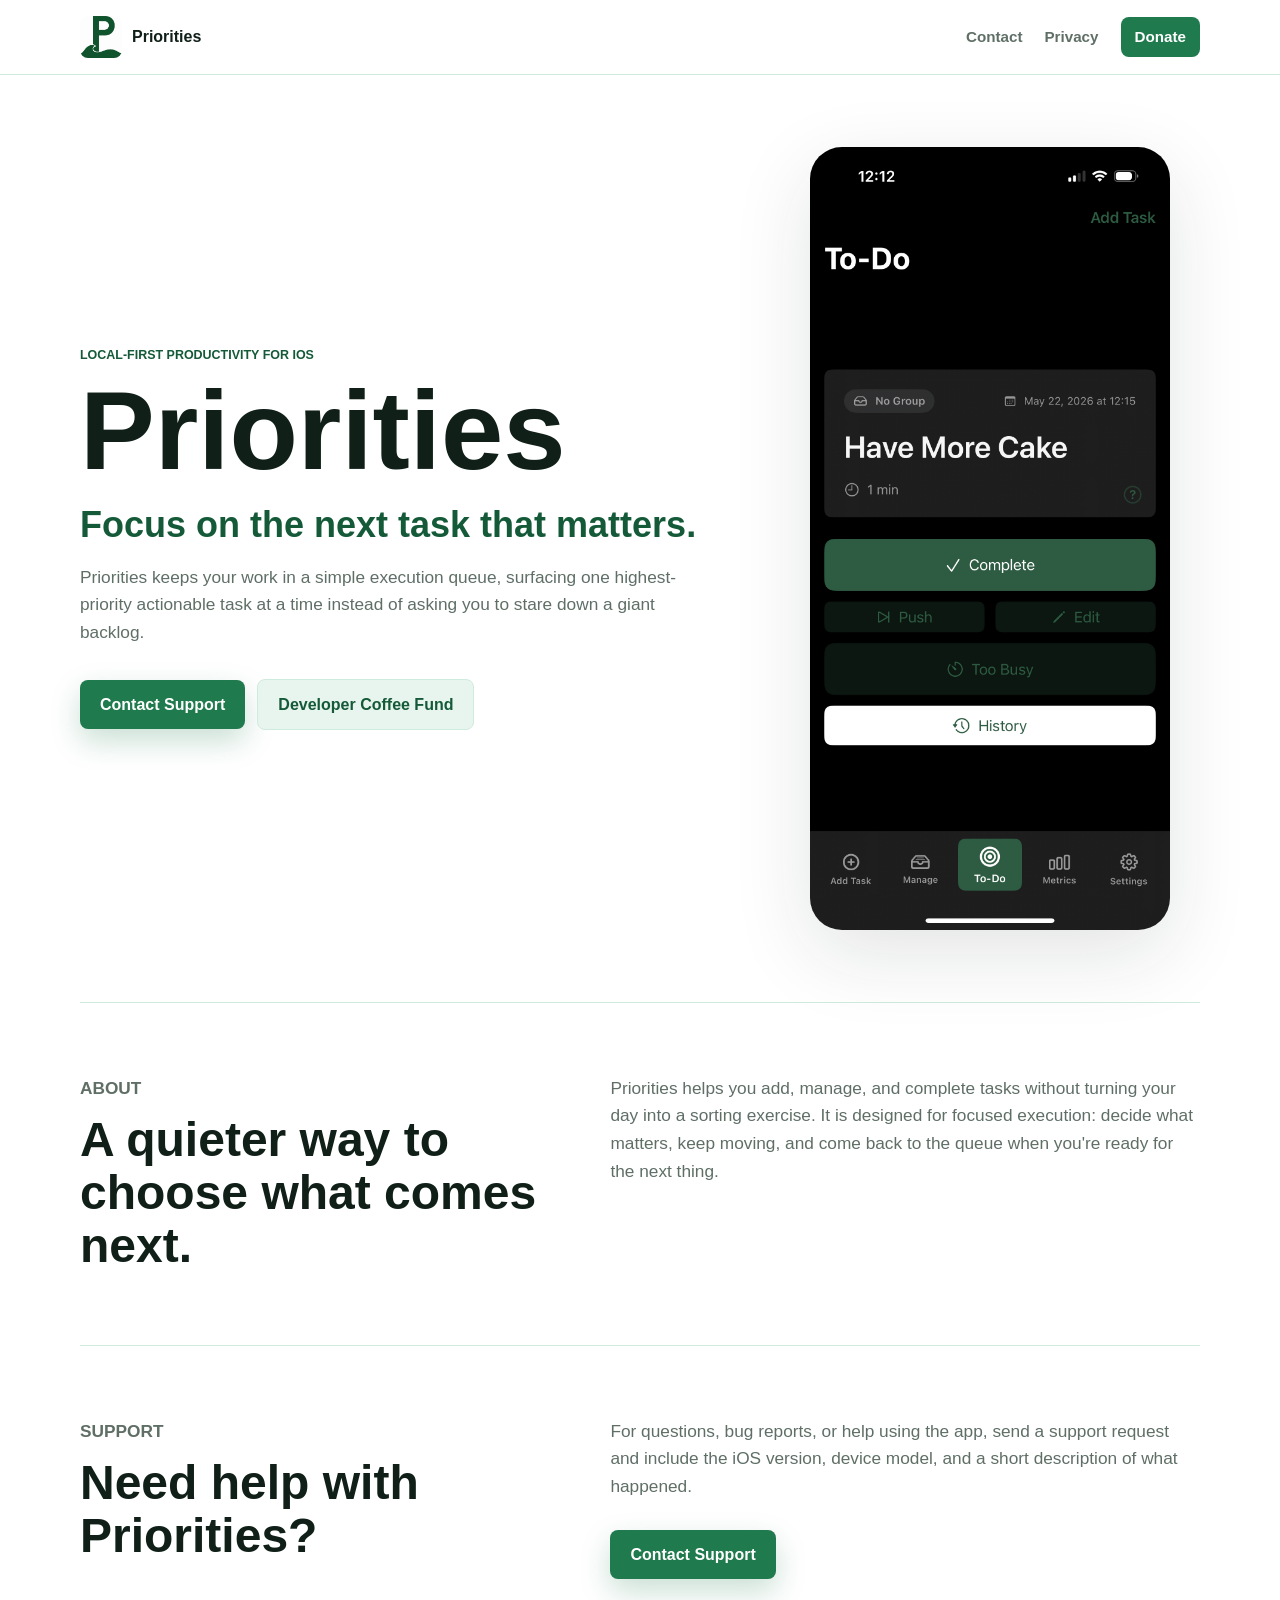
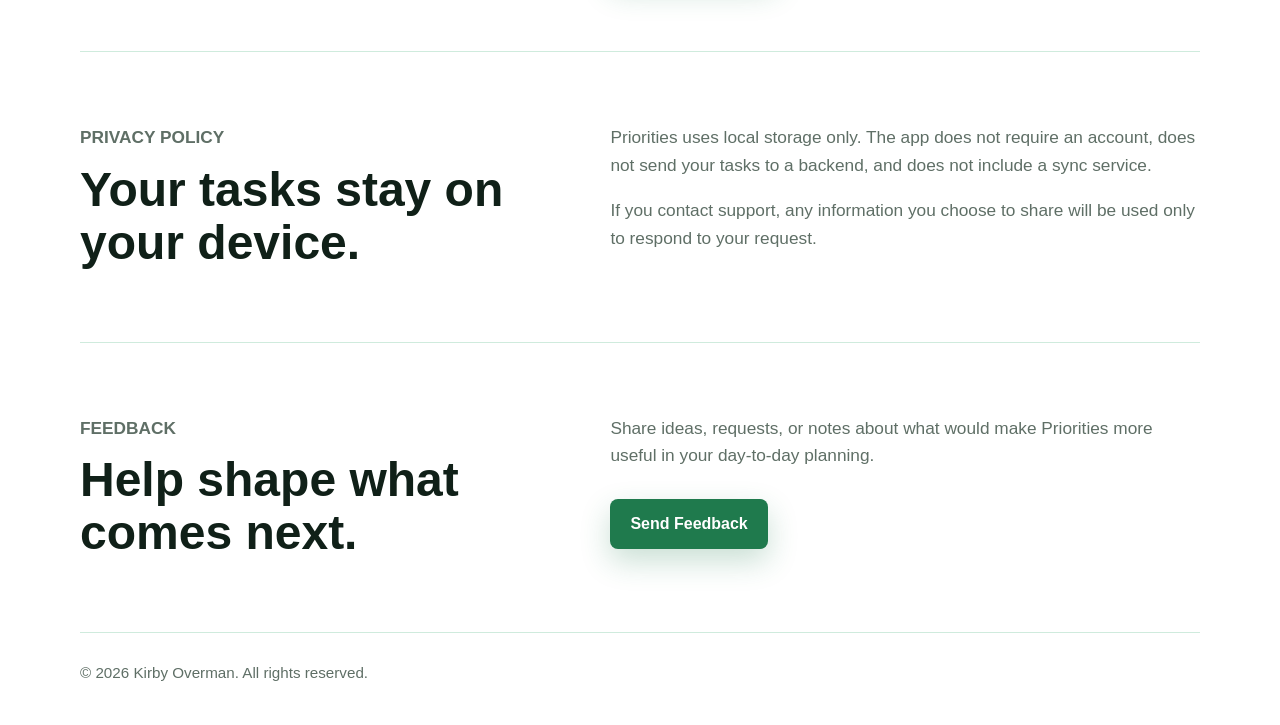
==== index.html @ feb59041 "Release version 1.0.2" ====
<!DOCTYPE html>
<html lang="en">
  <head>
    <meta charset="utf-8">
    <meta name="viewport" content="width=device-width, initial-scale=1">
    <meta
      name="description"
      content="Priorities is a local-first iOS app that helps you focus on the next task that matters."
    >
    <title>Priorities</title>
    <link rel="icon" type="image/png" href="assets/priorities-logo.png">
    <link rel="apple-touch-icon" href="assets/priorities-logo.png">
    <link rel="stylesheet" href="styles.css">
  </head>
  <body>
    <header class="site-header">
      <nav class="nav" aria-label="Main navigation">
        <a class="brand" href="#top" aria-label="Priorities home">
          <img class="brand-mark" src="assets/priorities-logo.png" alt="" aria-hidden="true">
          <span>Priorities</span>
        </a>
        <div class="nav-links">
          <a href="#support">Contact</a>
          <a href="#privacy">Privacy</a>
          <a class="nav-button" href="https://ko-fi.com/kirbyoverman">Donate</a>
        </div>
      </nav>
    </header>

    <main id="top">
      <section class="hero" aria-labelledby="hero-title">
        <div class="hero-content">
          <p class="eyebrow">Local-first productivity for iOS</p>
          <h1 id="hero-title">Priorities</h1>
          <p class="tagline">Focus on the next task that matters.</p>
          <p class="description">
            Priorities keeps your work in a simple execution queue, surfacing one
            highest-priority actionable task at a time instead of asking you to
            stare down a giant backlog.
          </p>
          <div class="hero-actions">
            <a href="mailto:priorities.support@gmail.com" class="button">Contact Support</a>
            <a href="https://ko-fi.com/kirbyoverman" class="button button-secondary">Developer Coffee Fund</a>
          </div>
        </div>

        <div class="app-preview">
          <img
            class="app-screenshot"
            src="assets/priorities-app-screenshot.jpeg"
            alt="Priorities app To-Do screen showing a task named Have More Cake"
          >
        </div>
      </section>

      <section class="section" aria-labelledby="about-title">
        <div class="section-copy">
          <p class="section-kicker">About</p>
          <h2 id="about-title">A quieter way to choose what comes next.</h2>
        </div>
        <p>
          Priorities helps you add, manage, and complete tasks without turning
          your day into a sorting exercise. It is designed for focused execution:
          decide what matters, keep moving, and come back to the queue when
          you&apos;re ready for the next thing.
        </p>
      </section>

      <section class="section split" id="support" aria-labelledby="support-title">
        <div>
          <p class="section-kicker">Support</p>
          <h2 id="support-title">Need help with Priorities?</h2>
        </div>
        <div>
          <p>
            For questions, bug reports, or help using the app, send a support
            request and include the iOS version, device model, and a short
            description of what happened.
          </p>
          <a href="mailto:priorities.support@gmail.com" class="button">Contact Support</a>
        </div>
      </section>

      <section class="section split" id="privacy" aria-labelledby="privacy-title">
        <div>
          <p class="section-kicker">Privacy Policy</p>
          <h2 id="privacy-title">Your tasks stay on your device.</h2>
        </div>
        <div>
          <p>
            Priorities uses local storage only. The app does not require an
            account, does not send your tasks to a backend, and does not include
            a sync service.
          </p>
          <p>
            If you contact support, any information you choose to share will be
            used only to respond to your request.
          </p>
        </div>
      </section>

      <section class="section split" id="feedback" aria-labelledby="feedback-title">
        <div>
          <p class="section-kicker">Feedback</p>
          <h2 id="feedback-title">Help shape what comes next.</h2>
        </div>
        <div>
          <p>
            Share ideas, requests, or notes about what would make Priorities
            more useful in your day-to-day planning.
          </p>
          <a href="mailto:priorities.support@gmail.com" class="button">Send Feedback</a>
        </div>
      </section>
    </main>

    <footer class="site-footer">
      <p>&copy; 2026 Kirby Overman. All rights reserved.</p>
    </footer>
  </body>
</html>
---- styles.css ----
:root {
  --priority-green: #1F7A4D;
  --priority-green-dark: #145A38;
  --priority-green-light: #E8F5EE;
  --priority-green-soft: #CFEBDD;
  --priority-white: #FFFFFF;
  --priority-black: #102018;
  --priority-gray: #5F6F66;
  --shadow: 0 24px 80px rgba(16, 32, 24, 0.12);
}

* {
  box-sizing: border-box;
}

html {
  scroll-behavior: smooth;
}

body {
  margin: 0;
  color: var(--priority-black);
  background: var(--priority-white);
  font-family: -apple-system, BlinkMacSystemFont, "Segoe UI", Roboto, Helvetica, Arial, sans-serif;
  line-height: 1.6;
}

a {
  color: inherit;
}

.site-header {
  position: sticky;
  top: 0;
  z-index: 10;
  background: rgba(255, 255, 255, 0.9);
  border-bottom: 1px solid var(--priority-green-soft);
  backdrop-filter: blur(18px);
}

.nav {
  display: flex;
  align-items: center;
  justify-content: space-between;
  width: min(1120px, calc(100% - 32px));
  margin: 0 auto;
  padding: 16px 0;
}

.brand {
  display: inline-flex;
  align-items: center;
  gap: 10px;
  color: var(--priority-black);
  font-weight: 700;
  text-decoration: none;
}

.brand-mark {
  width: 42px;
  height: 42px;
  border-radius: 8px;
  object-fit: contain;
}

.nav-links {
  display: flex;
  align-items: center;
  gap: 22px;
  color: var(--priority-gray);
  font-size: 0.95rem;
  font-weight: 600;
}

.nav-links a {
  text-decoration: none;
}

.nav-links a:hover,
.nav-links a:focus-visible {
  color: var(--priority-green-dark);
}

.nav-links .nav-button {
  padding: 8px 14px;
  color: var(--priority-white);
  background: var(--priority-green);
  border-radius: 8px;
}

.nav-links .nav-button:hover,
.nav-links .nav-button:focus-visible {
  color: var(--priority-white);
  background: var(--priority-green-dark);
}

.hero {
  display: grid;
  grid-template-columns: minmax(0, 1fr) minmax(280px, 420px);
  align-items: center;
  gap: 64px;
  width: min(1120px, calc(100% - 32px));
  min-height: calc(100vh - 69px);
  margin: 0 auto;
  padding: 72px 0;
}

.hero-content {
  max-width: 680px;
}

.eyebrow,
.section-kicker {
  margin: 0 0 12px;
  color: var(--priority-green-dark);
  font-size: 0.78rem;
  font-weight: 800;
  letter-spacing: 0;
  text-transform: uppercase;
}

h1,
h2,
p {
  margin-top: 0;
}

h1 {
  margin-bottom: 18px;
  color: var(--priority-black);
  font-size: clamp(3.5rem, 9vw, 7rem);
  line-height: 0.95;
}

h2 {
  margin-bottom: 0;
  font-size: clamp(1.8rem, 4vw, 3rem);
  line-height: 1.1;
}

.tagline {
  margin-bottom: 18px;
  color: var(--priority-green-dark);
  font-size: clamp(1.45rem, 3vw, 2.25rem);
  font-weight: 700;
  line-height: 1.2;
}

.description,
.section p {
  color: var(--priority-gray);
  font-size: 1.08rem;
}

.description {
  max-width: 610px;
  margin-bottom: 32px;
}

.hero-actions {
  display: flex;
  flex-wrap: wrap;
  gap: 12px;
  align-items: center;
}

.button {
  display: inline-flex;
  min-height: 48px;
  align-items: center;
  justify-content: center;
  padding: 12px 20px;
  color: var(--priority-white);
  background: var(--priority-green);
  border-radius: 8px;
  box-shadow: 0 12px 30px rgba(31, 122, 77, 0.24);
  font-weight: 700;
  text-decoration: none;
  transition: background 160ms ease, transform 160ms ease, box-shadow 160ms ease;
}

.button:hover,
.button:focus-visible {
  background: var(--priority-green-dark);
  box-shadow: 0 14px 34px rgba(20, 90, 56, 0.28);
  transform: translateY(-1px);
}

.button-secondary {
  color: var(--priority-green-dark);
  background: var(--priority-green-light);
  border: 1px solid var(--priority-green-soft);
  box-shadow: none;
}

.button-secondary:hover,
.button-secondary:focus-visible {
  color: var(--priority-white);
  background: var(--priority-green-dark);
  border-color: var(--priority-green-dark);
  box-shadow: 0 14px 34px rgba(20, 90, 56, 0.18);
}

.app-preview {
  display: flex;
  justify-content: center;
}

.app-screenshot {
  display: block;
  width: min(100%, 360px);
  height: auto;
  border-radius: 32px;
  box-shadow: var(--shadow);
}

.section {
  display: grid;
  grid-template-columns: 0.9fr 1.1fr;
  gap: 48px;
  width: min(1120px, calc(100% - 32px));
  margin: 0 auto;
  padding: 72px 0;
  border-top: 1px solid var(--priority-green-soft);
}

.split p:last-child {
  margin-bottom: 0;
}

.section .button {
  margin-top: 12px;
}

.site-footer {
  width: min(1120px, calc(100% - 32px));
  margin: 0 auto;
  padding: 28px 0 40px;
  color: var(--priority-gray);
  border-top: 1px solid var(--priority-green-soft);
  font-size: 0.95rem;
}

.site-footer p {
  margin: 0;
}

@media (max-width: 820px) {
  .hero {
    grid-template-columns: 1fr;
    min-height: auto;
    padding: 56px 0;
  }

  .app-preview {
    justify-content: flex-start;
  }

  .app-screenshot {
    max-width: 300px;
  }

  .section {
    grid-template-columns: 1fr;
    gap: 20px;
    padding: 52px 0;
  }
}

@media (max-width: 560px) {
  .nav {
    align-items: flex-start;
    gap: 14px;
    flex-direction: column;
  }

  .nav-links {
    width: 100%;
    justify-content: space-between;
    gap: 10px;
  }

  .hero {
    padding-top: 42px;
  }

  h1 {
    font-size: 3.5rem;
  }

  .hero-actions,
  .button {
    width: 100%;
  }
}
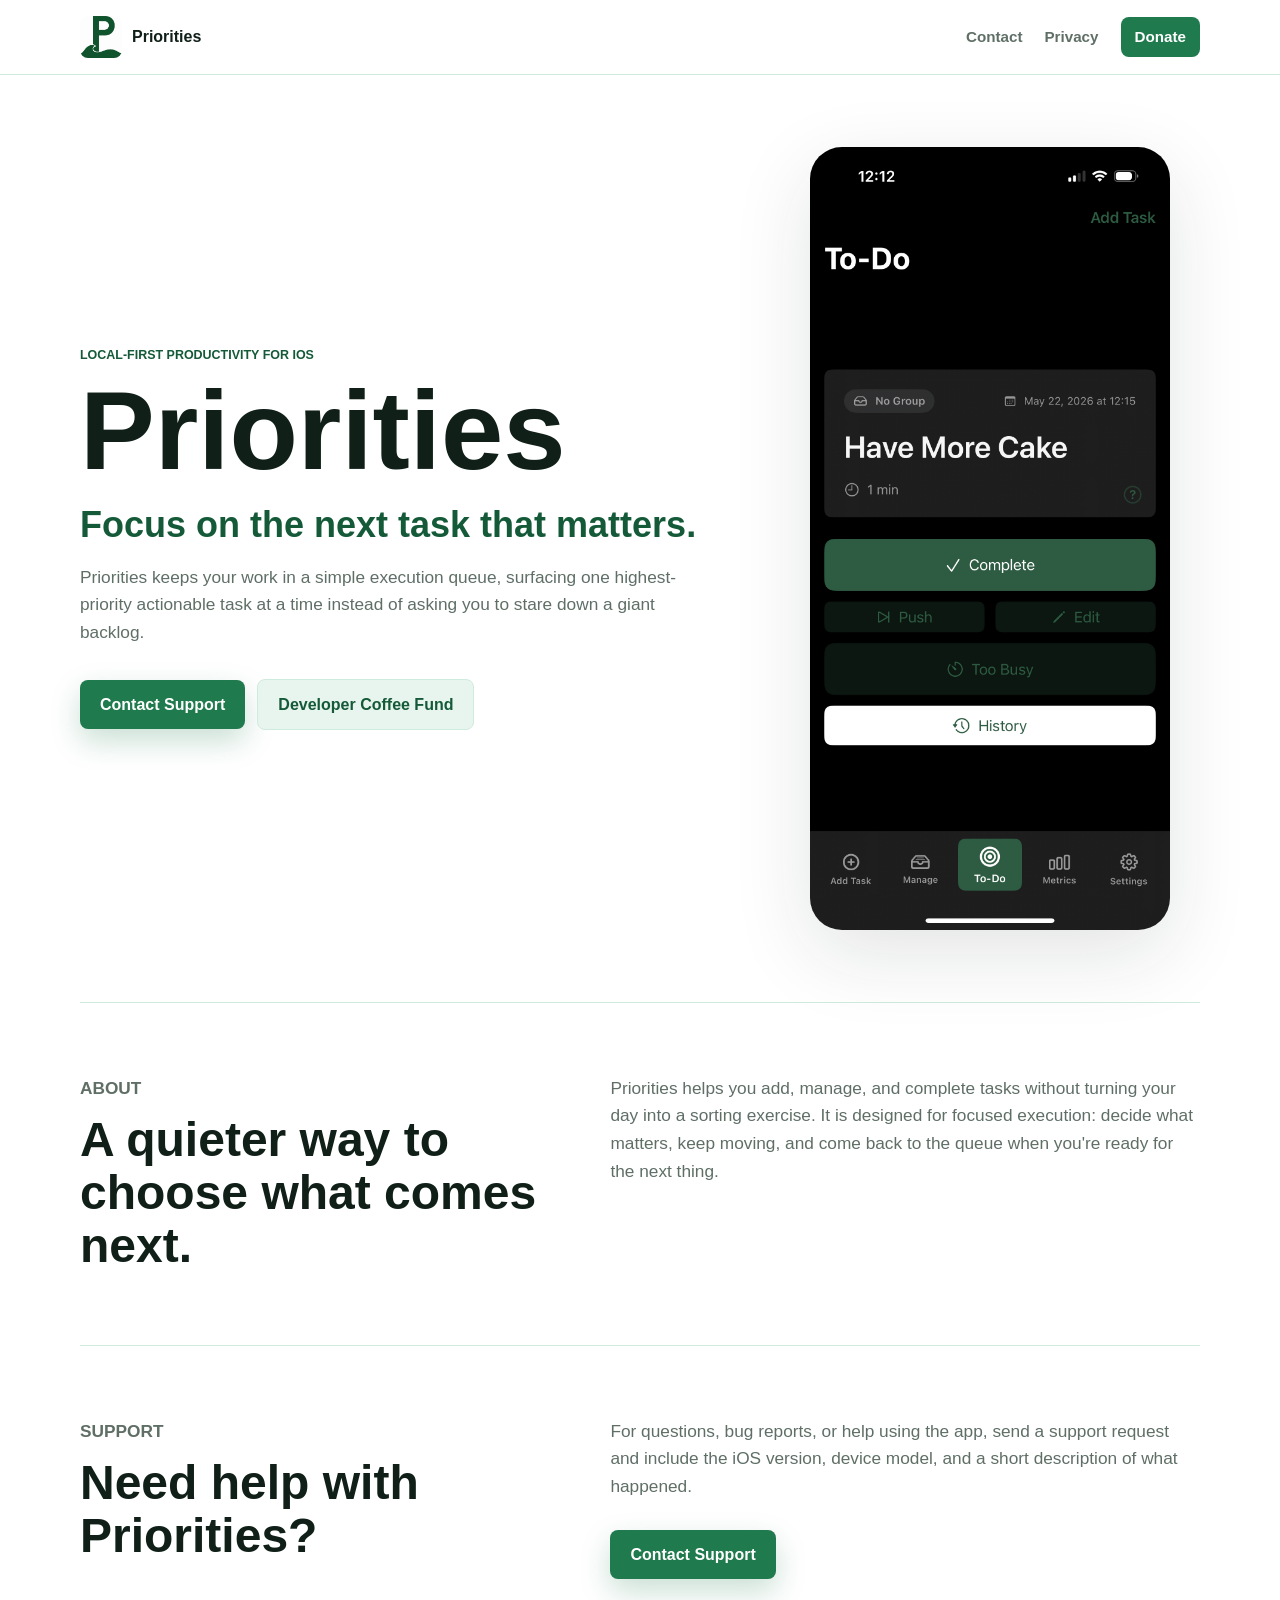
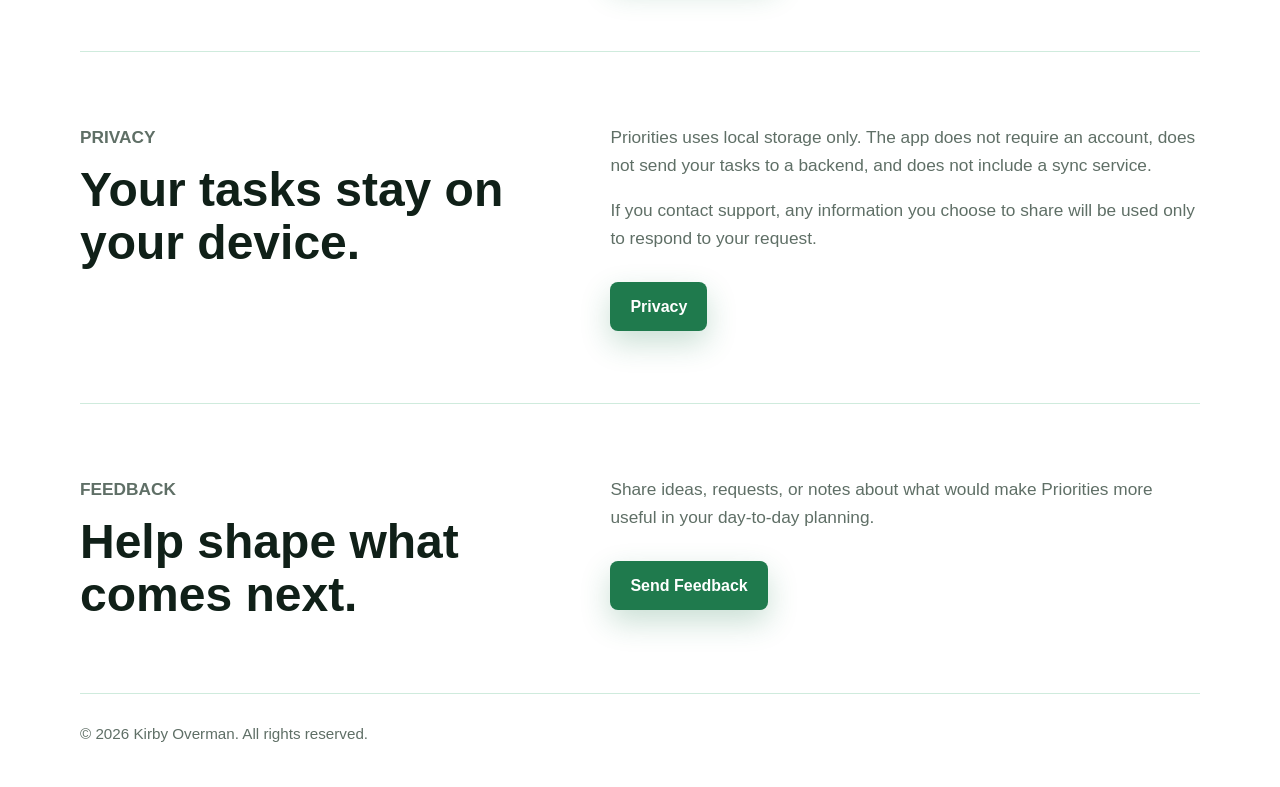
==== commit ef354b3e: "Release version 1.1.0" ====
--- a/index.html
+++ b/index.html
@@ -21,7 +21,7 @@
         </a>
         <div class="nav-links">
           <a href="#support">Contact</a>
-          <a href="#privacy">Privacy</a>
+          <a href="privacy/">Privacy</a>
           <a class="nav-button" href="https://ko-fi.com/kirbyoverman">Donate</a>
         </div>
       </nav>
@@ -83,7 +83,7 @@
 
       <section class="section split" id="privacy" aria-labelledby="privacy-title">
         <div>
-          <p class="section-kicker">Privacy Policy</p>
+          <p class="section-kicker">Privacy</p>
           <h2 id="privacy-title">Your tasks stay on your device.</h2>
         </div>
         <div>
@@ -96,6 +96,7 @@
             If you contact support, any information you choose to share will be
             used only to respond to your request.
           </p>
+          <a href="privacy/" class="button">Privacy</a>
         </div>
       </section>
 
--- a/styles.css
+++ b/styles.css
@@ -232,6 +232,46 @@
   margin-top: 12px;
 }
 
+.policy-page {
+  width: min(900px, calc(100% - 32px));
+  margin: 0 auto;
+  padding: 72px 0;
+}
+
+.policy-content {
+  max-width: 780px;
+}
+
+.policy-content h1 {
+  margin-bottom: 16px;
+  font-size: clamp(2.5rem, 7vw, 5rem);
+}
+
+.policy-content h2 {
+  margin: 44px 0 14px;
+  font-size: clamp(1.5rem, 3vw, 2.25rem);
+}
+
+.policy-content p,
+.policy-content li {
+  color: var(--priority-gray);
+  font-size: 1.08rem;
+}
+
+.policy-content a {
+  color: var(--priority-green-dark);
+  font-weight: 700;
+}
+
+.policy-content ul {
+  margin: 0 0 24px;
+  padding-left: 22px;
+}
+
+.policy-updated {
+  margin-bottom: 32px;
+}
+
 .site-footer {
   width: min(1120px, calc(100% - 32px));
   margin: 0 auto;
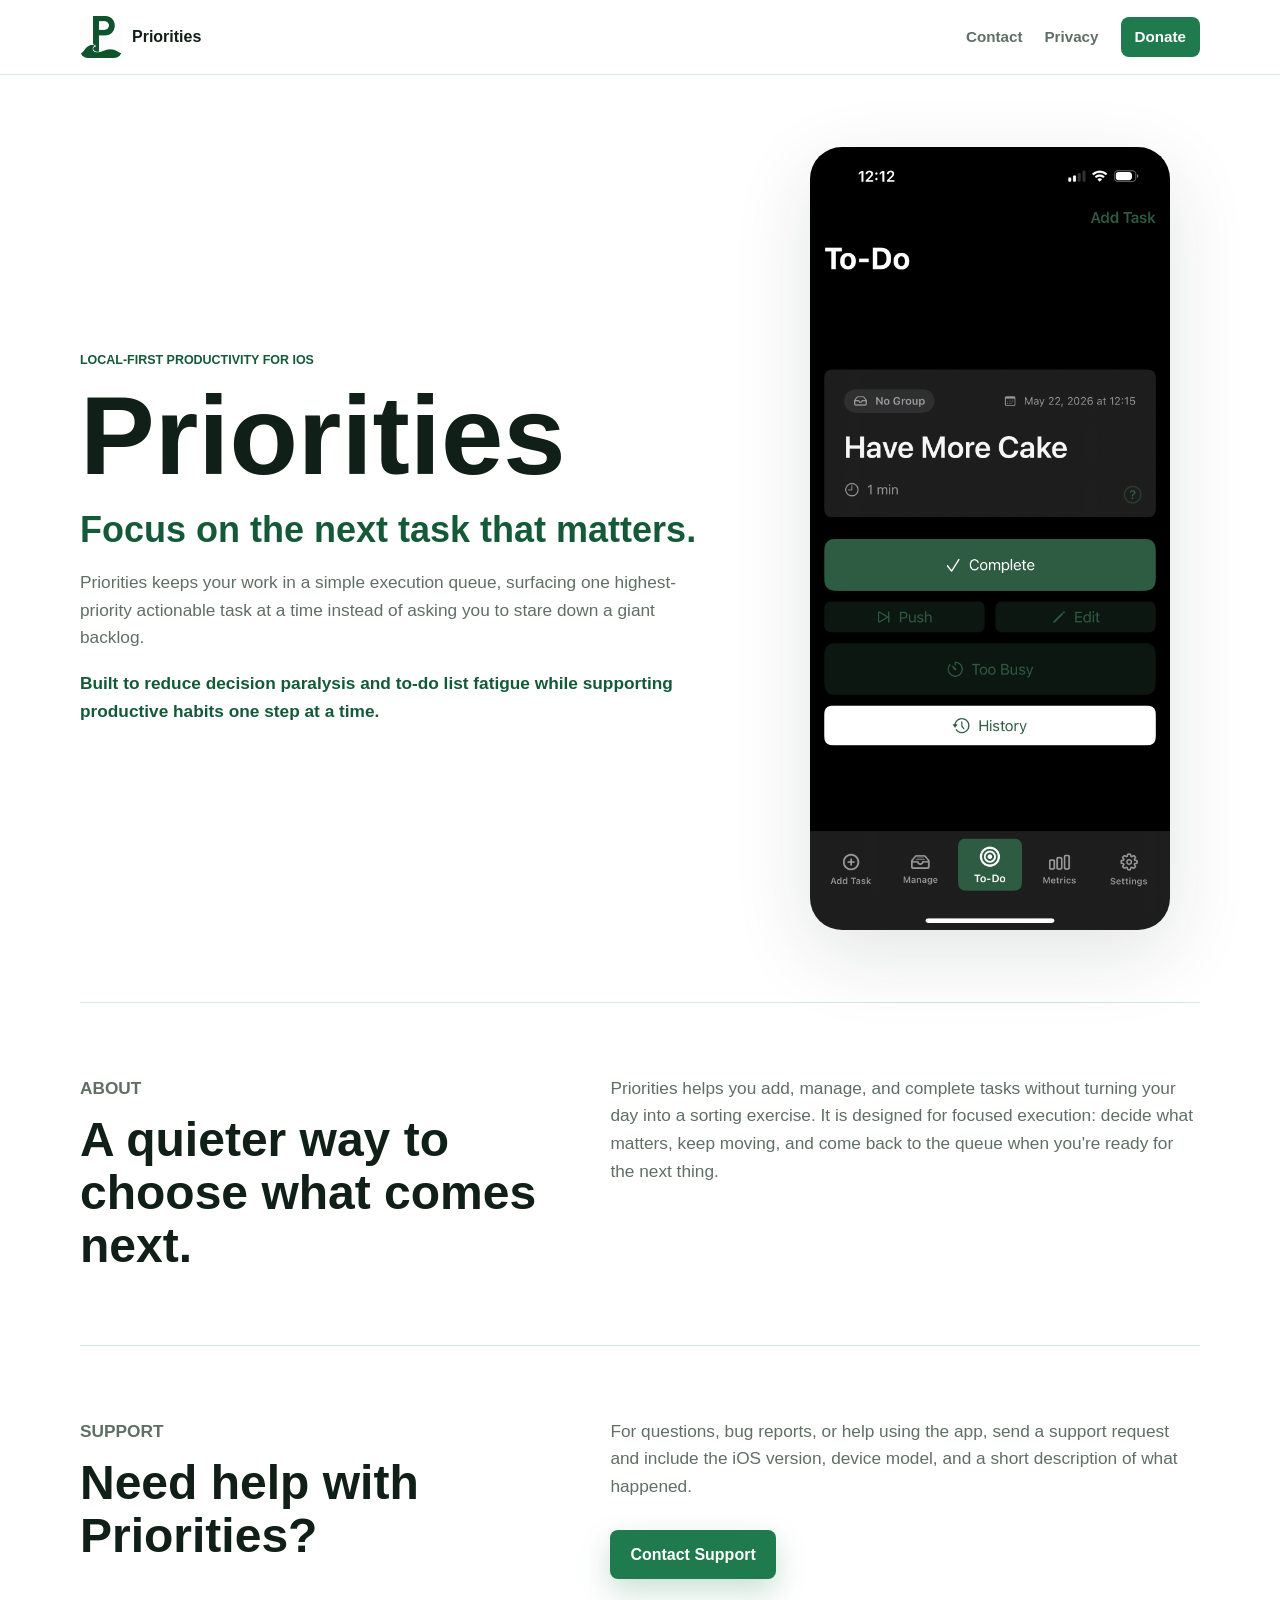
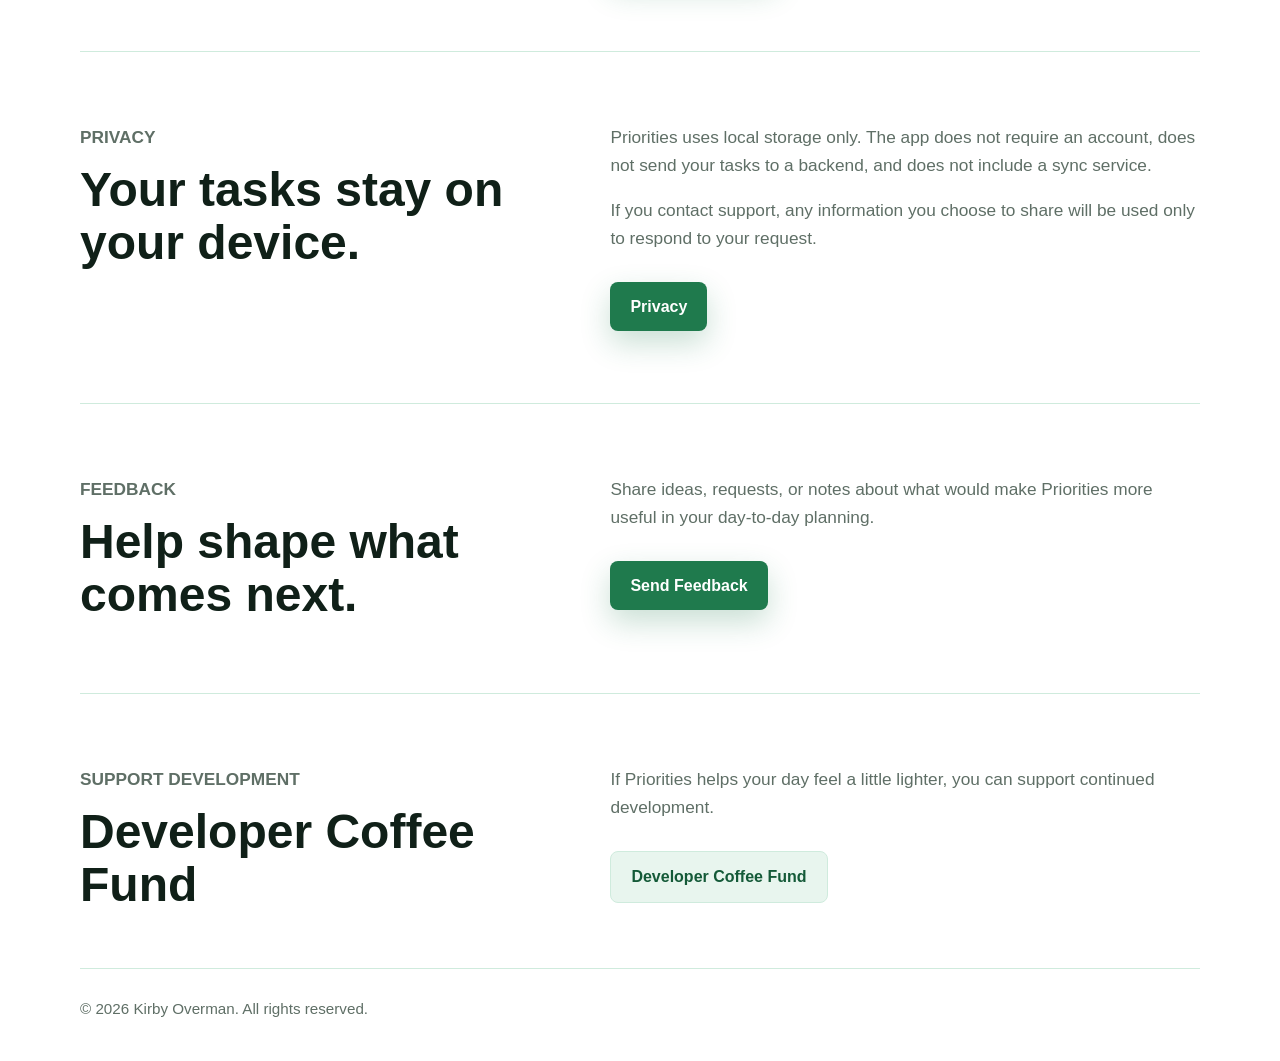
==== commit 081f04d4: "Release version 1.1.1" ====
--- a/index.html
+++ b/index.html
@@ -38,10 +38,10 @@
             highest-priority actionable task at a time instead of asking you to
             stare down a giant backlog.
           </p>
-          <div class="hero-actions">
-            <a href="mailto:priorities.support@gmail.com" class="button">Contact Support</a>
-            <a href="https://ko-fi.com/kirbyoverman" class="button button-secondary">Developer Coffee Fund</a>
-          </div>
+          <p class="purpose">
+            Built to reduce decision paralysis and to-do list fatigue while
+            supporting productive habits one step at a time.
+          </p>
         </div>
 
         <div class="app-preview">
@@ -113,6 +113,20 @@
           <a href="mailto:priorities.support@gmail.com" class="button">Send Feedback</a>
         </div>
       </section>
+
+      <section class="section split coffee-fund" aria-labelledby="coffee-title">
+        <div>
+          <p class="section-kicker">Support Development</p>
+          <h2 id="coffee-title">Developer Coffee Fund</h2>
+        </div>
+        <div>
+          <p>
+            If Priorities helps your day feel a little lighter, you can support
+            continued development.
+          </p>
+          <a href="https://ko-fi.com/kirbyoverman" class="button button-secondary">Developer Coffee Fund</a>
+        </div>
+      </section>
     </main>
 
     <footer class="site-footer">
--- a/styles.css
+++ b/styles.css
@@ -154,14 +154,15 @@
 
 .description {
   max-width: 610px;
-  margin-bottom: 32px;
-}
-
-.hero-actions {
-  display: flex;
-  flex-wrap: wrap;
-  gap: 12px;
-  align-items: center;
+  margin-bottom: 18px;
+}
+
+.purpose {
+  max-width: 610px;
+  margin-bottom: 0;
+  color: var(--priority-green-dark);
+  font-size: 1.08rem;
+  font-weight: 700;
 }
 
 .button {
@@ -232,6 +233,10 @@
   margin-top: 12px;
 }
 
+.coffee-fund {
+  padding-bottom: 56px;
+}
+
 .policy-page {
   width: min(900px, calc(100% - 32px));
   margin: 0 auto;
@@ -328,7 +333,6 @@
     font-size: 3.5rem;
   }
 
-  .hero-actions,
   .button {
     width: 100%;
   }
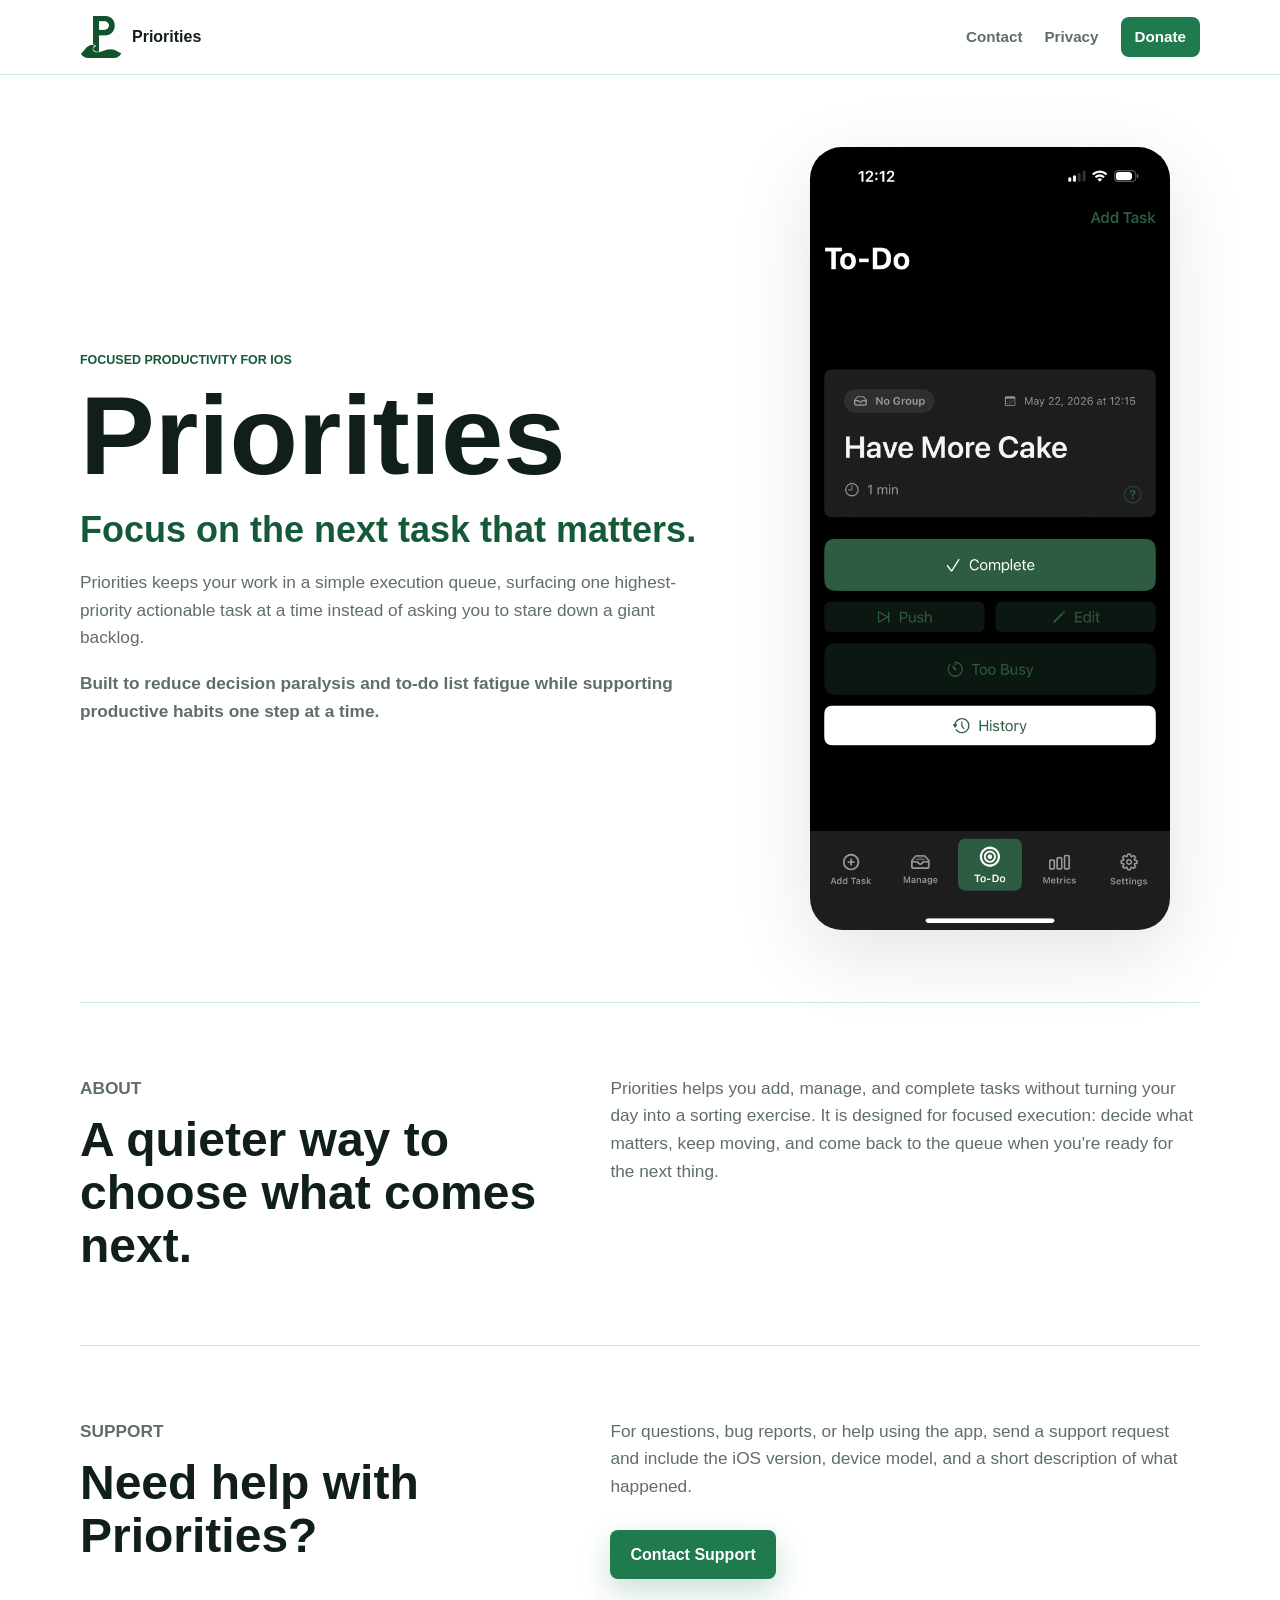
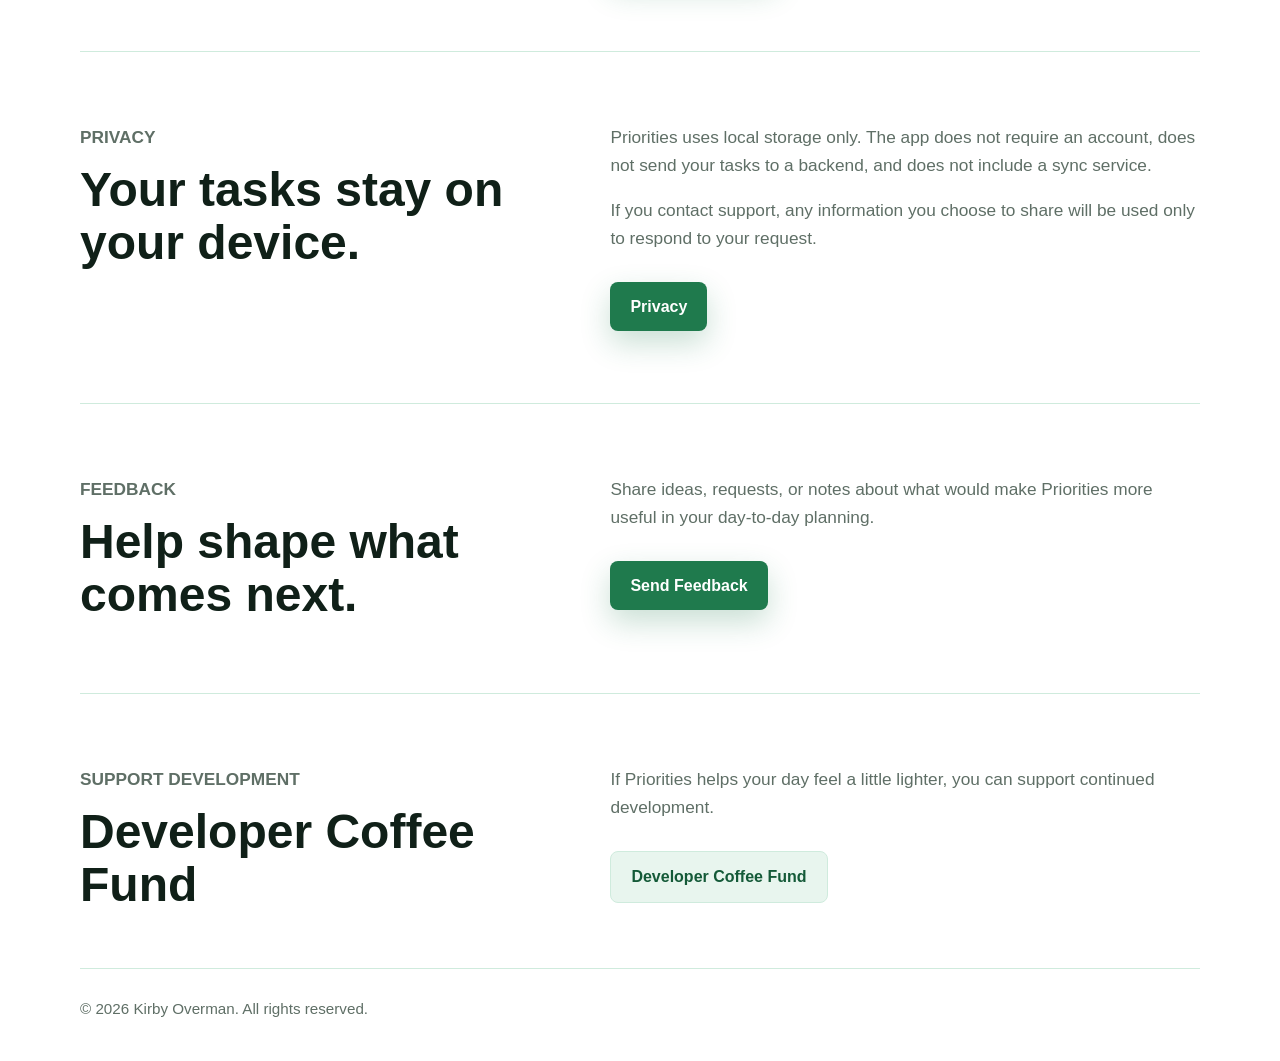
==== commit f073cf81: "Release version 1.1.3" ====
--- a/index.html
+++ b/index.html
@@ -30,7 +30,7 @@
     <main id="top">
       <section class="hero" aria-labelledby="hero-title">
         <div class="hero-content">
-          <p class="eyebrow">Local-first productivity for iOS</p>
+          <p class="eyebrow">Focused Productivity for iOS</p>
           <h1 id="hero-title">Priorities</h1>
           <p class="tagline">Focus on the next task that matters.</p>
           <p class="description">
--- a/styles.css
+++ b/styles.css
@@ -147,6 +147,7 @@
 }
 
 .description,
+.purpose,
 .section p {
   color: var(--priority-gray);
   font-size: 1.08rem;
@@ -160,8 +161,6 @@
 .purpose {
   max-width: 610px;
   margin-bottom: 0;
-  color: var(--priority-green-dark);
-  font-size: 1.08rem;
   font-weight: 700;
 }
 
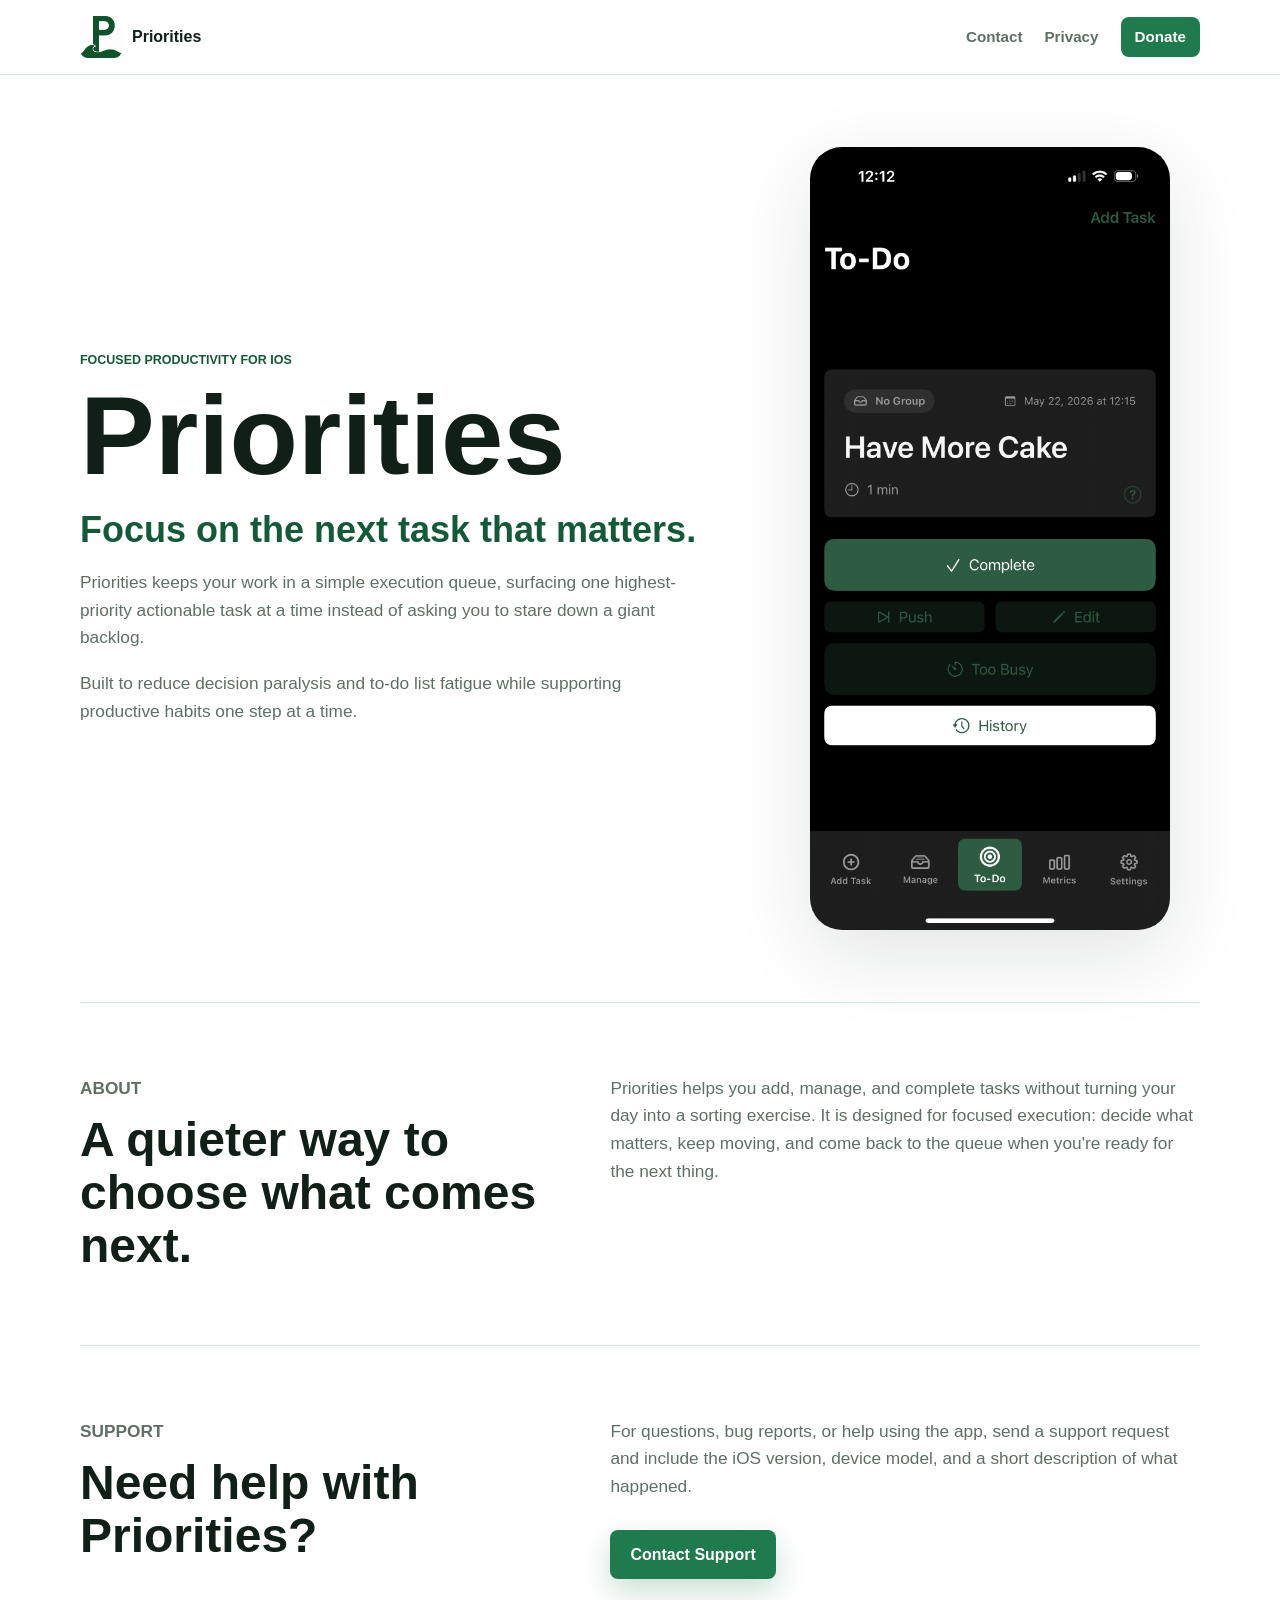
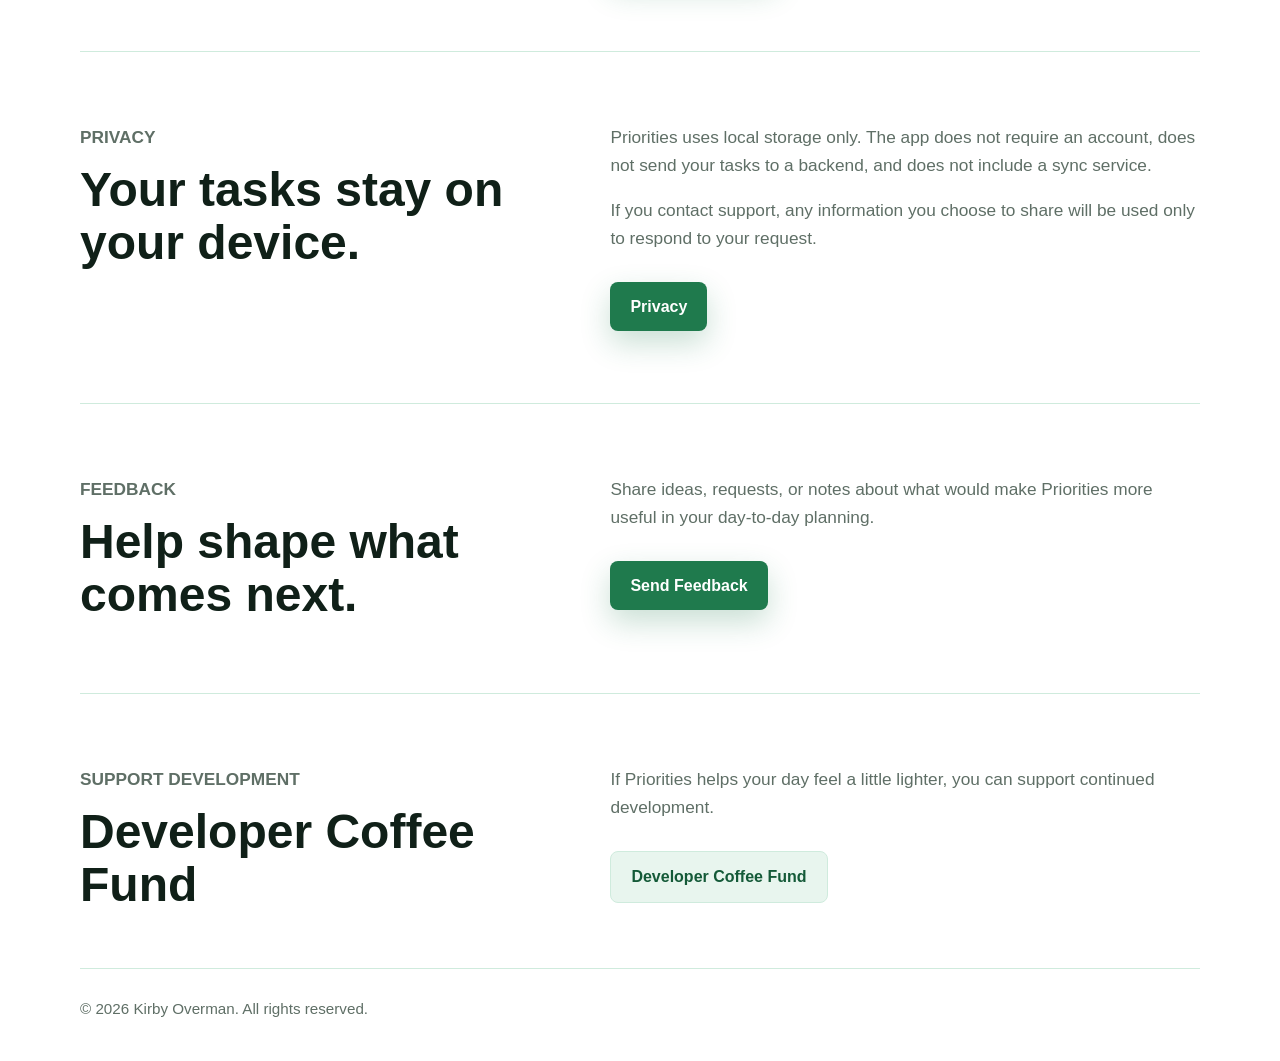
==== commit 17b7f761: "Release version 1.2.1" ====
--- a/index.html
+++ b/index.html
@@ -10,7 +10,7 @@
     <title>Priorities</title>
     <link rel="icon" type="image/png" href="assets/priorities-logo.png">
     <link rel="apple-touch-icon" href="assets/priorities-logo.png">
-    <link rel="stylesheet" href="styles.css">
+    <link rel="stylesheet" href="styles.css?v=1.2.1">
   </head>
   <body>
     <header class="site-header">
--- a/styles.css
+++ b/styles.css
@@ -161,7 +161,6 @@
 .purpose {
   max-width: 610px;
   margin-bottom: 0;
-  font-weight: 700;
 }
 
 .button {
@@ -276,6 +275,179 @@
   margin-bottom: 32px;
 }
 
+.formula-page {
+  width: min(1120px, calc(100% - 32px));
+  margin: 0 auto;
+  padding: 72px 0;
+}
+
+.formula-content {
+  max-width: 1000px;
+}
+
+.formula-content h1 {
+  margin-bottom: 18px;
+  font-size: clamp(2.75rem, 7vw, 5.75rem);
+}
+
+.formula-content h2 {
+  margin-bottom: 22px;
+}
+
+.formula-content h3 {
+  margin: 0 0 18px;
+  color: var(--priority-black);
+  font-size: 1rem;
+}
+
+.formula-lead,
+.formula-section p,
+.formula-section li,
+.definition-list dd,
+.formula-table td {
+  color: var(--priority-gray);
+  font-size: 1.08rem;
+}
+
+.formula-lead {
+  max-width: 760px;
+  margin-bottom: 56px;
+}
+
+.formula-section {
+  padding: 56px 0;
+  border-top: 1px solid var(--priority-green-soft);
+}
+
+.equation-board,
+.equation-card {
+  overflow-x: auto;
+  background: var(--priority-green-light);
+  border: 1px solid var(--priority-green-soft);
+  border-radius: 8px;
+}
+
+.equation-board {
+  padding: 28px;
+  box-shadow: var(--shadow);
+}
+
+.equation-grid {
+  display: grid;
+  grid-template-columns: repeat(3, minmax(0, 1fr));
+  gap: 16px;
+  margin: 18px 0;
+}
+
+.equation-card {
+  padding: 22px;
+}
+
+.expanded-equation {
+  margin-top: 18px;
+}
+
+.equation-label {
+  margin-bottom: 12px;
+  color: var(--priority-green-dark);
+  font-weight: 800;
+}
+
+.formula-note {
+  max-width: 720px;
+  margin: 18px 0 0;
+}
+
+math {
+  min-width: max-content;
+  color: var(--priority-black);
+  font-family: "Times New Roman", Times, serif;
+  font-size: clamp(1.2rem, 2.2vw, 1.7rem);
+}
+
+.equation-card math {
+  font-size: clamp(1rem, 1.6vw, 1.25rem);
+}
+
+.definition-list {
+  display: grid;
+  gap: 0;
+  margin: 0;
+  border-top: 1px solid var(--priority-green-soft);
+}
+
+.definition-list div {
+  display: grid;
+  grid-template-columns: minmax(120px, 180px) 1fr;
+  gap: 24px;
+  padding: 18px 0;
+  border-bottom: 1px solid var(--priority-green-soft);
+}
+
+.definition-list dt {
+  color: var(--priority-green-dark);
+  font-size: 1.05rem;
+  font-weight: 800;
+}
+
+.definition-list dd {
+  margin: 0;
+}
+
+.inline-math,
+var {
+  color: var(--priority-black);
+  font-family: "Times New Roman", Times, serif;
+  font-style: italic;
+}
+
+.table-pair {
+  display: grid;
+  grid-template-columns: 1fr 1fr;
+  gap: 22px;
+  align-items: start;
+}
+
+.formula-table {
+  width: 100%;
+  border-collapse: collapse;
+  border: 1px solid var(--priority-green-soft);
+  border-radius: 8px;
+  overflow: hidden;
+}
+
+.formula-table caption {
+  margin-bottom: 12px;
+  color: var(--priority-green-dark);
+  font-weight: 800;
+  text-align: left;
+}
+
+.formula-table th,
+.formula-table td {
+  padding: 12px 14px;
+  border-bottom: 1px solid var(--priority-green-soft);
+  text-align: left;
+  vertical-align: top;
+}
+
+.formula-table th {
+  color: var(--priority-black);
+  background: var(--priority-green-light);
+  font-size: 0.95rem;
+}
+
+.formula-table tr:last-child td {
+  border-bottom: 0;
+}
+
+.principles-list {
+  display: grid;
+  gap: 12px;
+  margin: 0;
+  padding-left: 22px;
+}
+
 .site-footer {
   width: min(1120px, calc(100% - 32px));
   margin: 0 auto;
@@ -309,6 +481,16 @@
     gap: 20px;
     padding: 52px 0;
   }
+
+  .equation-grid,
+  .table-pair {
+    grid-template-columns: 1fr;
+  }
+
+  .definition-list div {
+    grid-template-columns: 1fr;
+    gap: 6px;
+  }
 }
 
 @media (max-width: 560px) {
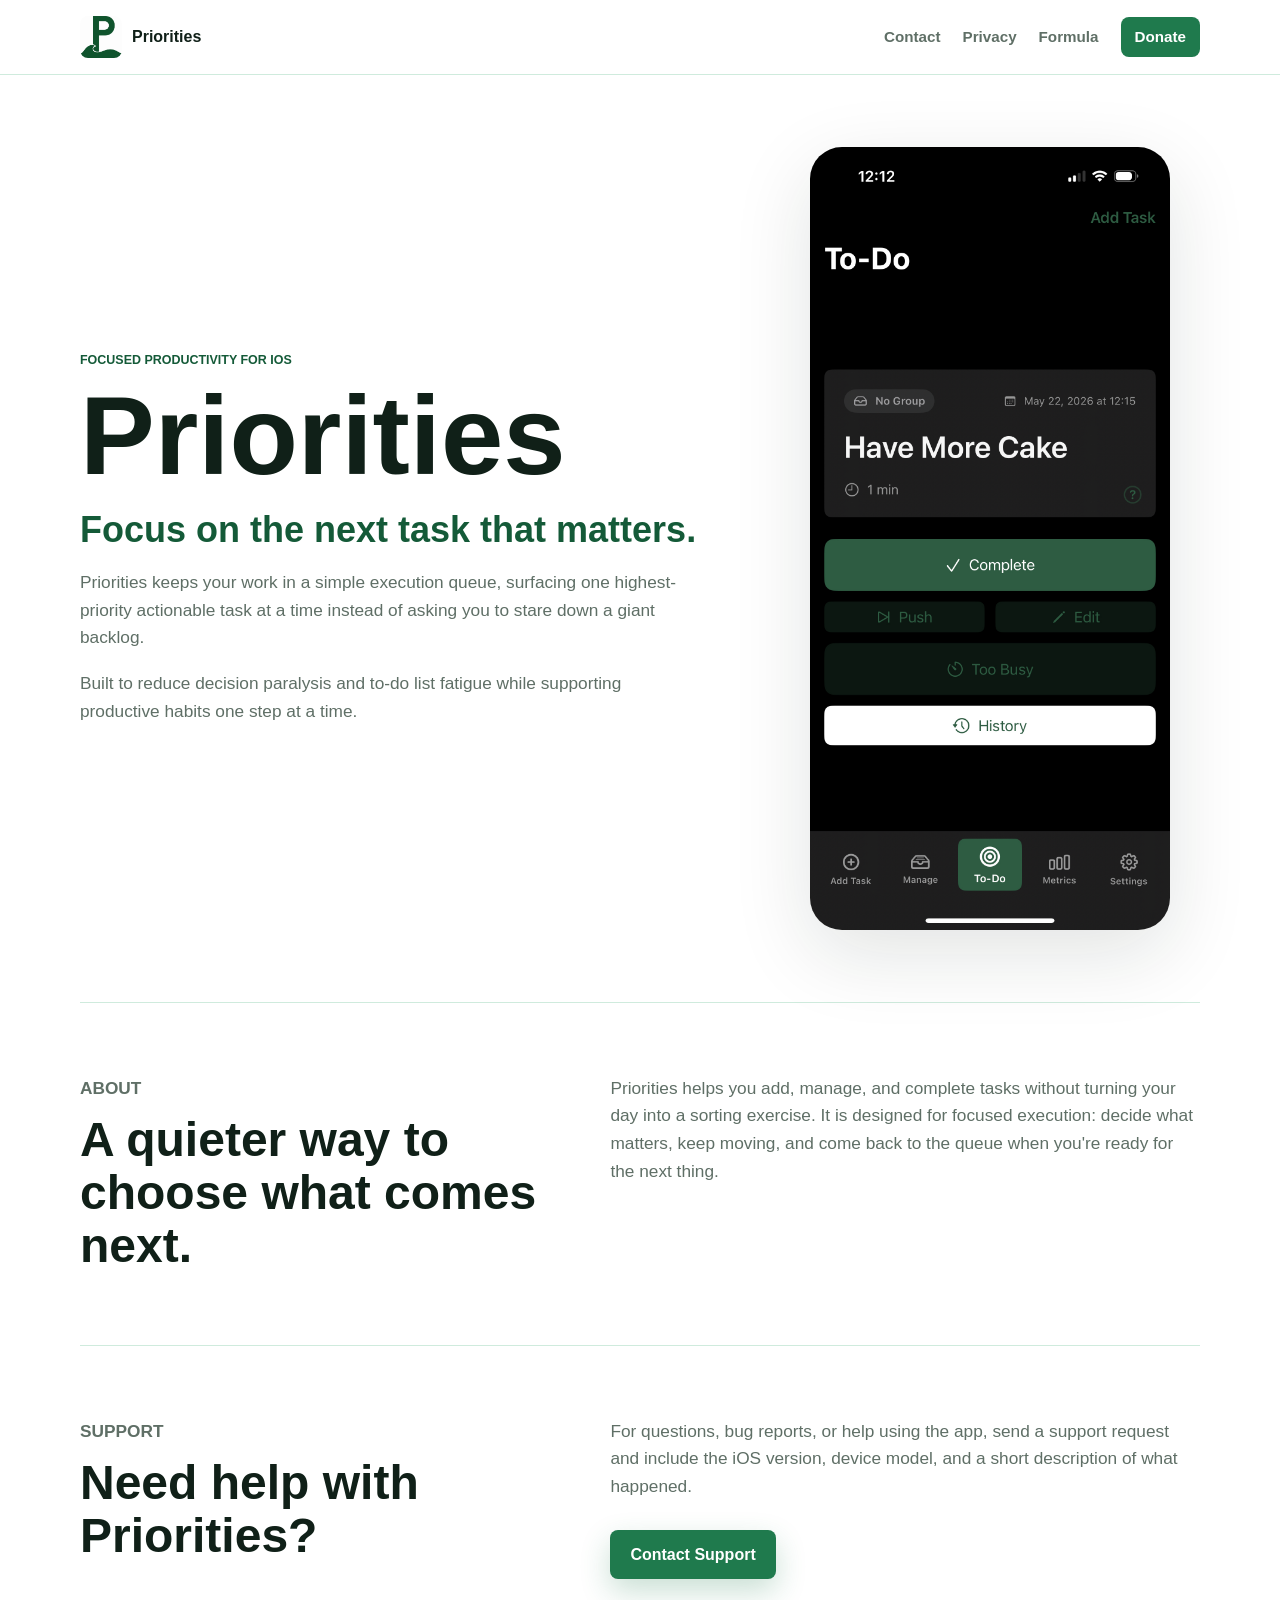
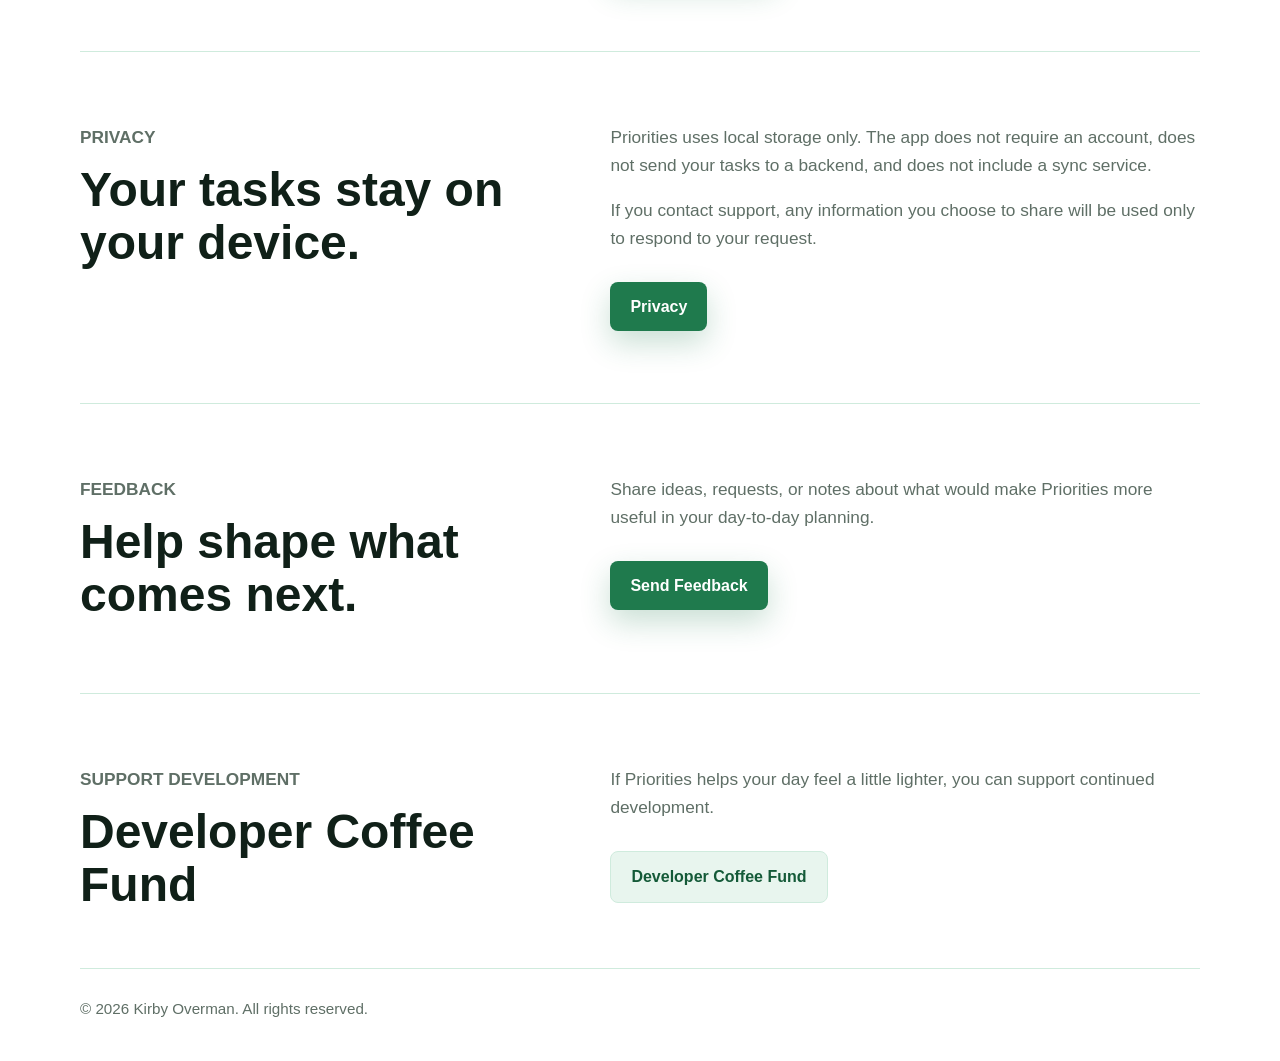
==== commit 5fe8e7a1: "Release version 1.2.2" ====
--- a/index.html
+++ b/index.html
@@ -10,7 +10,7 @@
     <title>Priorities</title>
     <link rel="icon" type="image/png" href="assets/priorities-logo.png">
     <link rel="apple-touch-icon" href="assets/priorities-logo.png">
-    <link rel="stylesheet" href="styles.css?v=1.2.1">
+    <link rel="stylesheet" href="styles.css?v=1.2.2">
   </head>
   <body>
     <header class="site-header">
@@ -22,6 +22,7 @@
         <div class="nav-links">
           <a href="#support">Contact</a>
           <a href="privacy/">Privacy</a>
+          <a href="secret_formula/">Formula</a>
           <a class="nav-button" href="https://ko-fi.com/kirbyoverman">Donate</a>
         </div>
       </nav>
